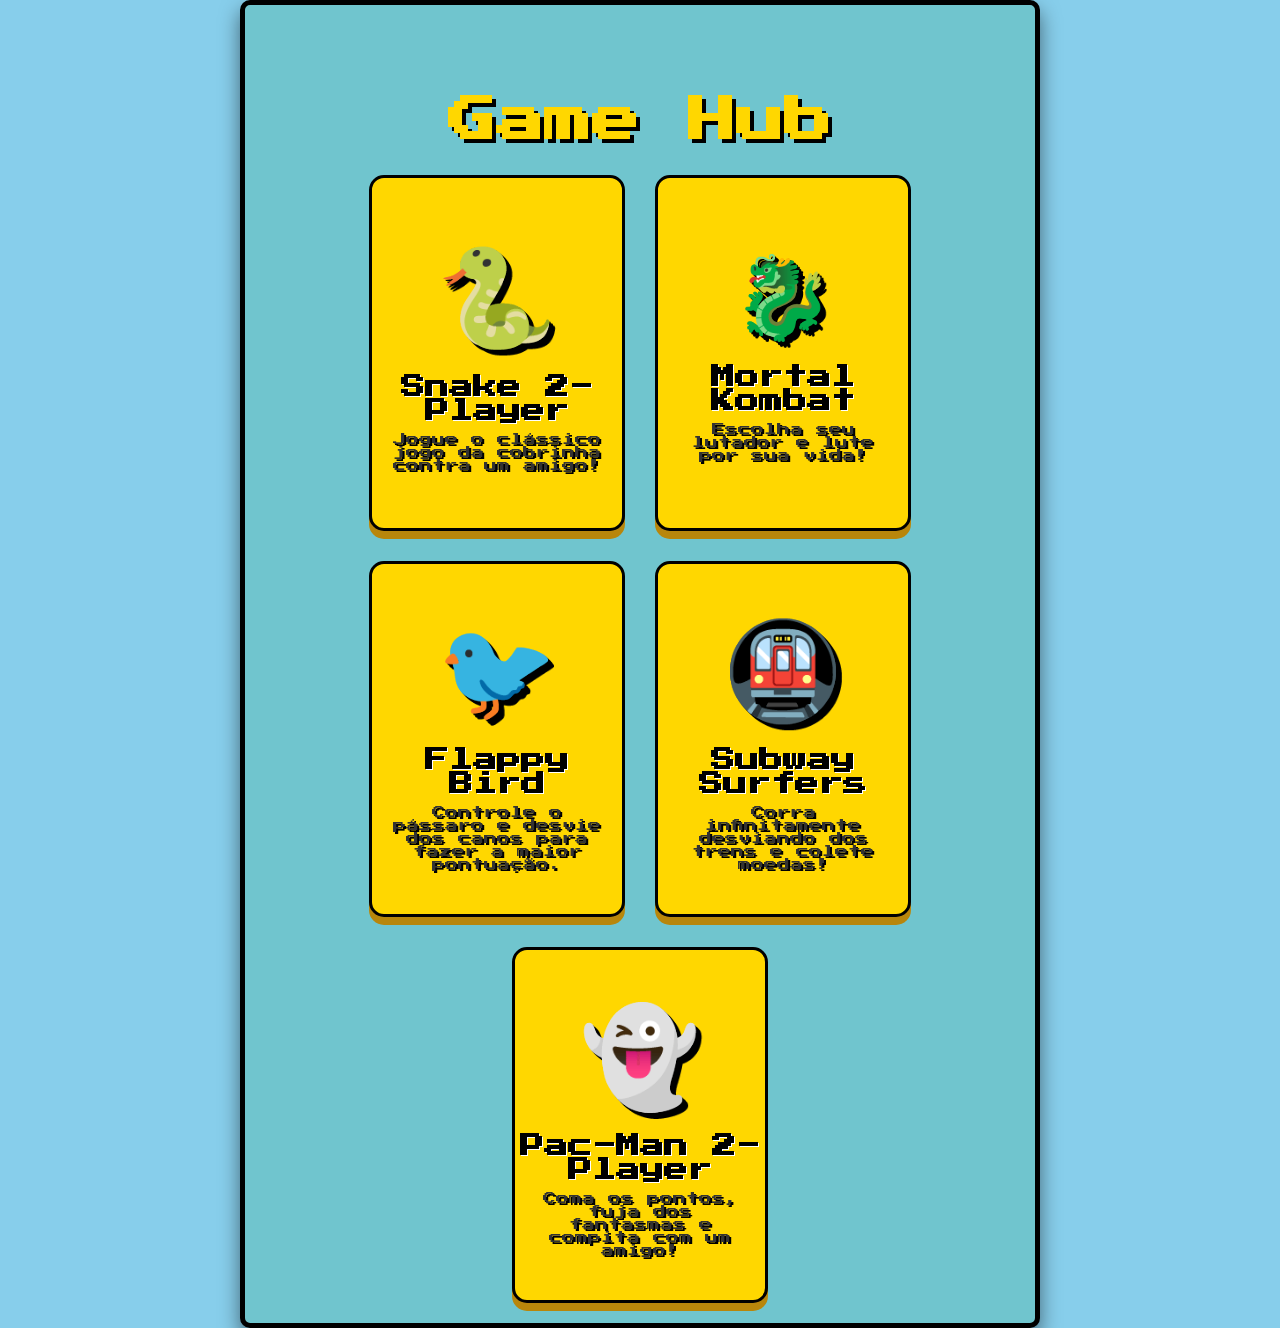
==== index.html @ f65c591d "Rename game_hub.html to index.html" ====
<!DOCTYPE html>
<html lang="pt-br">
<head>
    <meta charset="UTF-8">
    <meta name="viewport" content="width=device-width, initial-scale=1.0">
    <title>Game Hub</title>
    <link rel="stylesheet" href="game_hub.css">
</head>
<body>
    <div class="main-container">
        <div id="hub-page">
            <h1>Game Hub</h1>
            <div class="games-container">
                <a href="../snake/snake.html" class="game-card">
                    <span class="game-icon">🐍</span>
                    <h2>Snake 2-Player</h2>
                    <p>Jogue o clássico jogo da cobrinha contra um amigo!</p>
                </a>
                <a href="../luta/luta.html" class="game-card">
                    <span class="game-icon mortal-kombat">🐉</span>
                    <h2>Mortal Kombat</h2>
                    <p>Escolha seu lutador e lute por sua vida!</p>
                </a>
                <a href="../flap/flap.html" class="game-card">
                    <span class="game-icon">🐦</span>
                    <h2>Flappy Bird</h2>
                    <p>Controle o pássaro e desvie dos canos para fazer a maior pontuação.</p>
                </a>
                <a href="../subway/subway.html" class="game-card">
                    <span class="game-icon">🚇</span>
                    <h2>Subway Surfers</h2>
                    <p>Corra infinitamente desviando dos trens e colete moedas!</p>
                </a>
                
                <a href="../pacman/pacman.html" class="game-card">
                    <span class="game-icon">👻</span>
                    <h2>Pac-Man 2-Player</h2>
                    <p>Coma os pontos, fuja dos fantasmas e compita com um amigo!</p>
                </a>
                
            </div>
        </div>
    </div>
</body>
</html>
---- game_hub.css ----
@import url('https://fonts.googleapis.com/css2?family=Press+Start+2P&display=swap');

body {
    font-family: 'Press Start 2P', cursive;
    background-color: #87CEEB;
    display: flex;
    justify-content: center;
    align-items: center;
    min-height: 100vh;
    margin: 0;
    overflow: auto;
    flex-direction: column;
    color: #fff;
    text-shadow: 2px 2px 0 #000;
}

.main-container {
    position: relative;
    max-width: 800px;
    width: 90%;
    background-color: #70c5ce;
    border: 5px solid #000;
    border-radius: 10px;
    box-shadow: 0 10px 20px rgba(0, 0, 0, 0.5);
    padding: 60px 20px 20px; /* Aumentado padding-top para o título */
    box-sizing: border-box;
    display: flex;
    flex-direction: column;
    justify-content: center;
    align-items: center;
}

#hub-page {
    position: relative;
    width: 100%;
    display: flex;
    flex-direction: column;
    align-items: center;
}

#hub-page h1 {
    font-size: 3em;
    color: #FFD700;
    text-shadow: 4px 4px 0 #000;
    margin-bottom: 30px;
    text-align: center;
}

.games-container {
    display: flex;
    flex-wrap: wrap;
    justify-content: center;
    gap: 30px;
    width: 100%;
}

@media (max-width: 768px) {
    #hub-page h1 {
        font-size: 2em;
    }
    .games-container {
        flex-direction: column;
        align-items: center;
    }
}

.game-card {
    font-family: 'Press Start 2P', cursive;
    width: 250px;
    height: 350px;
    background-color: #FFD700;
    border-radius: 15px;
    border: 3px solid #000;
    box-shadow: 0 8px 0 #b8860b;
    display: flex;
    flex-direction: column;
    justify-content: center;
    align-items: center;
    text-align: center;
    cursor: pointer;
    transition: transform 0.2s, box-shadow 0.2s;
    text-decoration: none;
    color: inherit;
}

.game-card:hover {
    transform: translateY(-5px);
    box-shadow: 0 12px 0 #b8860b;
}

.game-card:active {
    transform: translateY(3px);
    box-shadow: 0 4px 0 #b8860b;
}

.game-card h2 {
    font-size: 1.5em;
    color: #000;
    text-shadow: 1px 1px 0 #fff;
    margin: 10px 0;
}

.game-card p {
    font-size: 0.8em;
    color: #333;
    padding: 0 15px;
    margin: 0;
}

.game-icon {
    font-size: 6em;
    color: #228B22;
    margin-bottom: 10px;
    -webkit-text-stroke: 2px #000;
    filter: drop-shadow(4px 4px 0 #000);
}

.game-icon.mortal-kombat {
    font-size: 5em;
    color: #8B0000;
    -webkit-text-stroke: 2px #FFD700;
    filter: drop-shadow(4px 4px 0 #000);
}
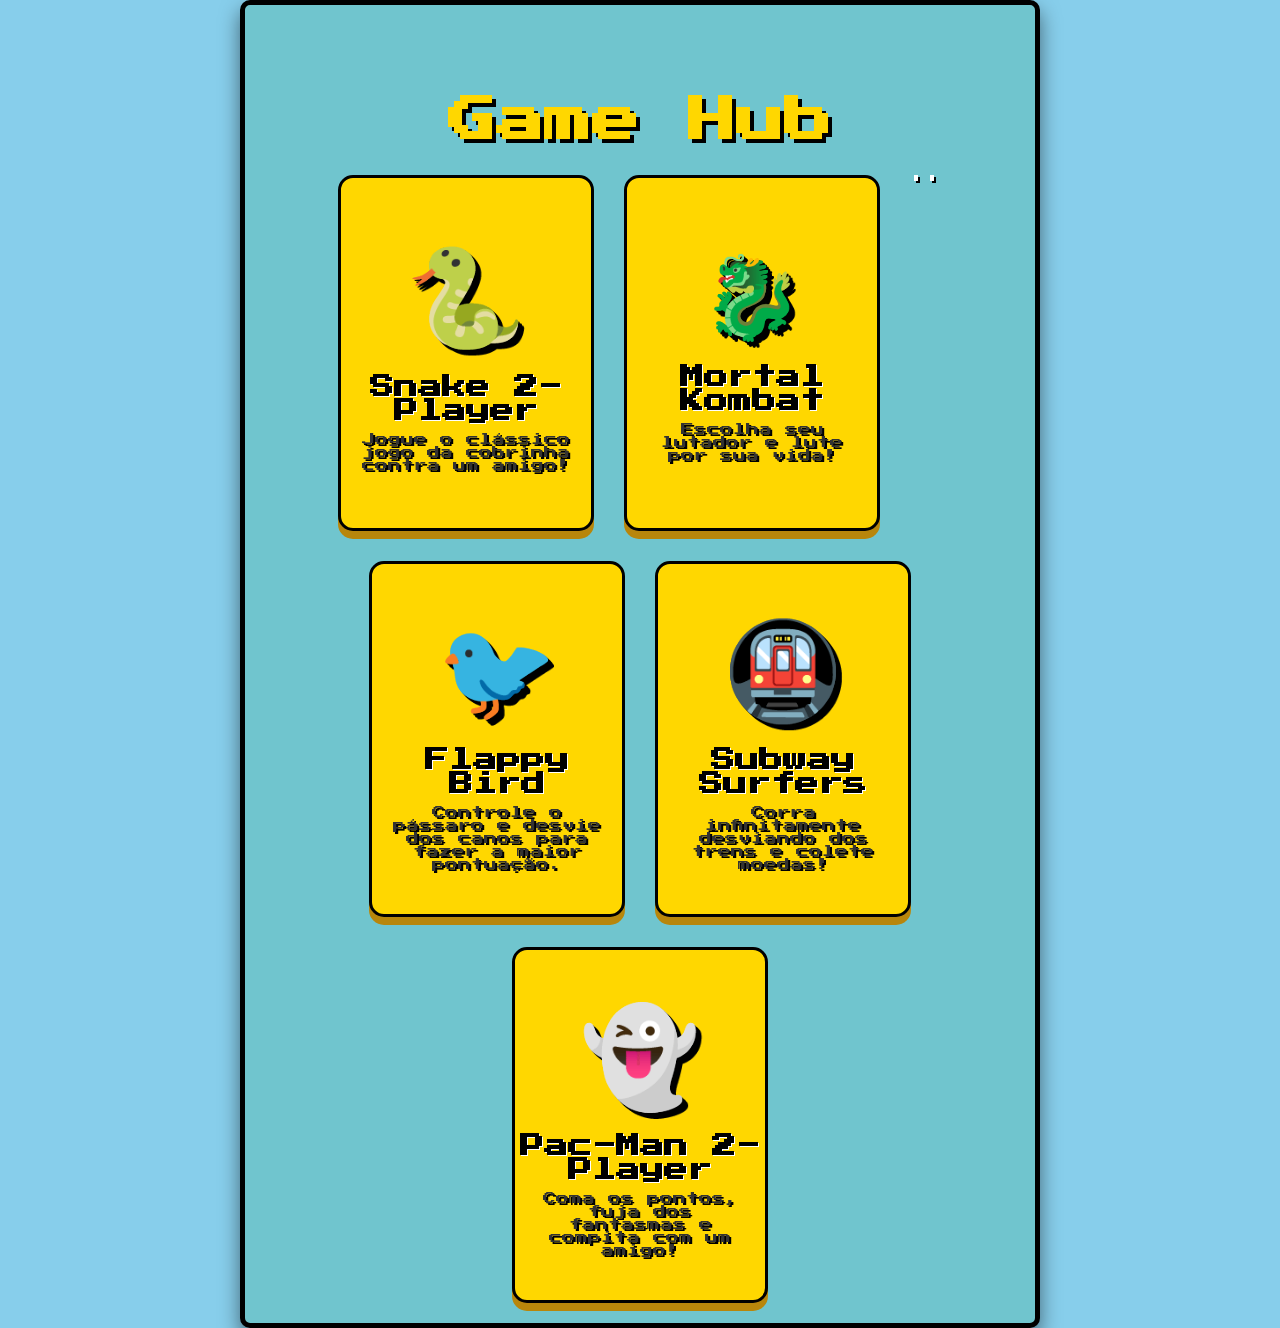
==== commit be2ebe11: "feat: update images" ====
--- a/index.html
+++ b/index.html
@@ -20,7 +20,7 @@
                     <span class="game-icon mortal-kombat">🐉</span>
                     <h2>Mortal Kombat</h2>
                     <p>Escolha seu lutador e lute por sua vida!</p>
-                </a>
+                </a>''
                 <a href="../flap/flap.html" class="game-card">
                     <span class="game-icon">🐦</span>
                     <h2>Flappy Bird</h2>
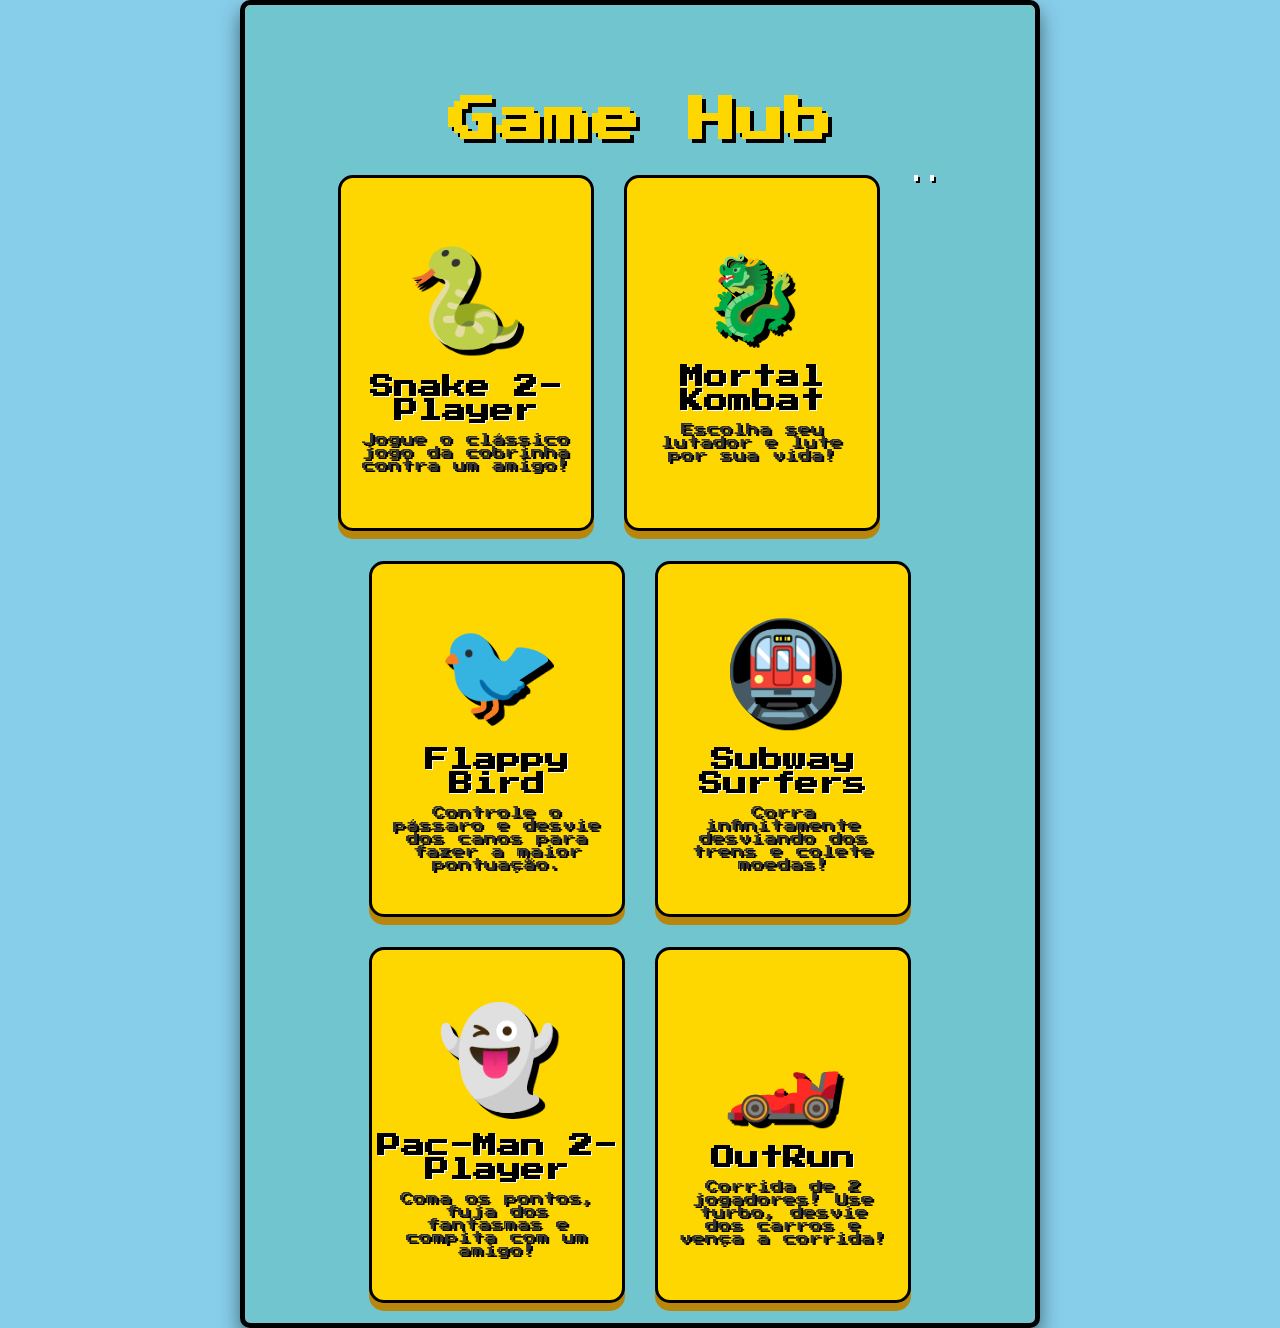
==== commit 93943b5e: "feat: add corrida.html in hub" ====
--- a/index.html
+++ b/index.html
@@ -38,6 +38,11 @@
                     <p>Coma os pontos, fuja dos fantasmas e compita com um amigo!</p>
                 </a>
                 
+                <a href="../corrida/corrida.html" class="game-card">
+                    <span class="game-icon">🏎️</span>
+                    <h2>OutRun</h2>
+                    <p>Corrida de 2 jogadores! Use turbo, desvie dos carros e vença a corrida!</p>
+                </a>
             </div>
         </div>
     </div>
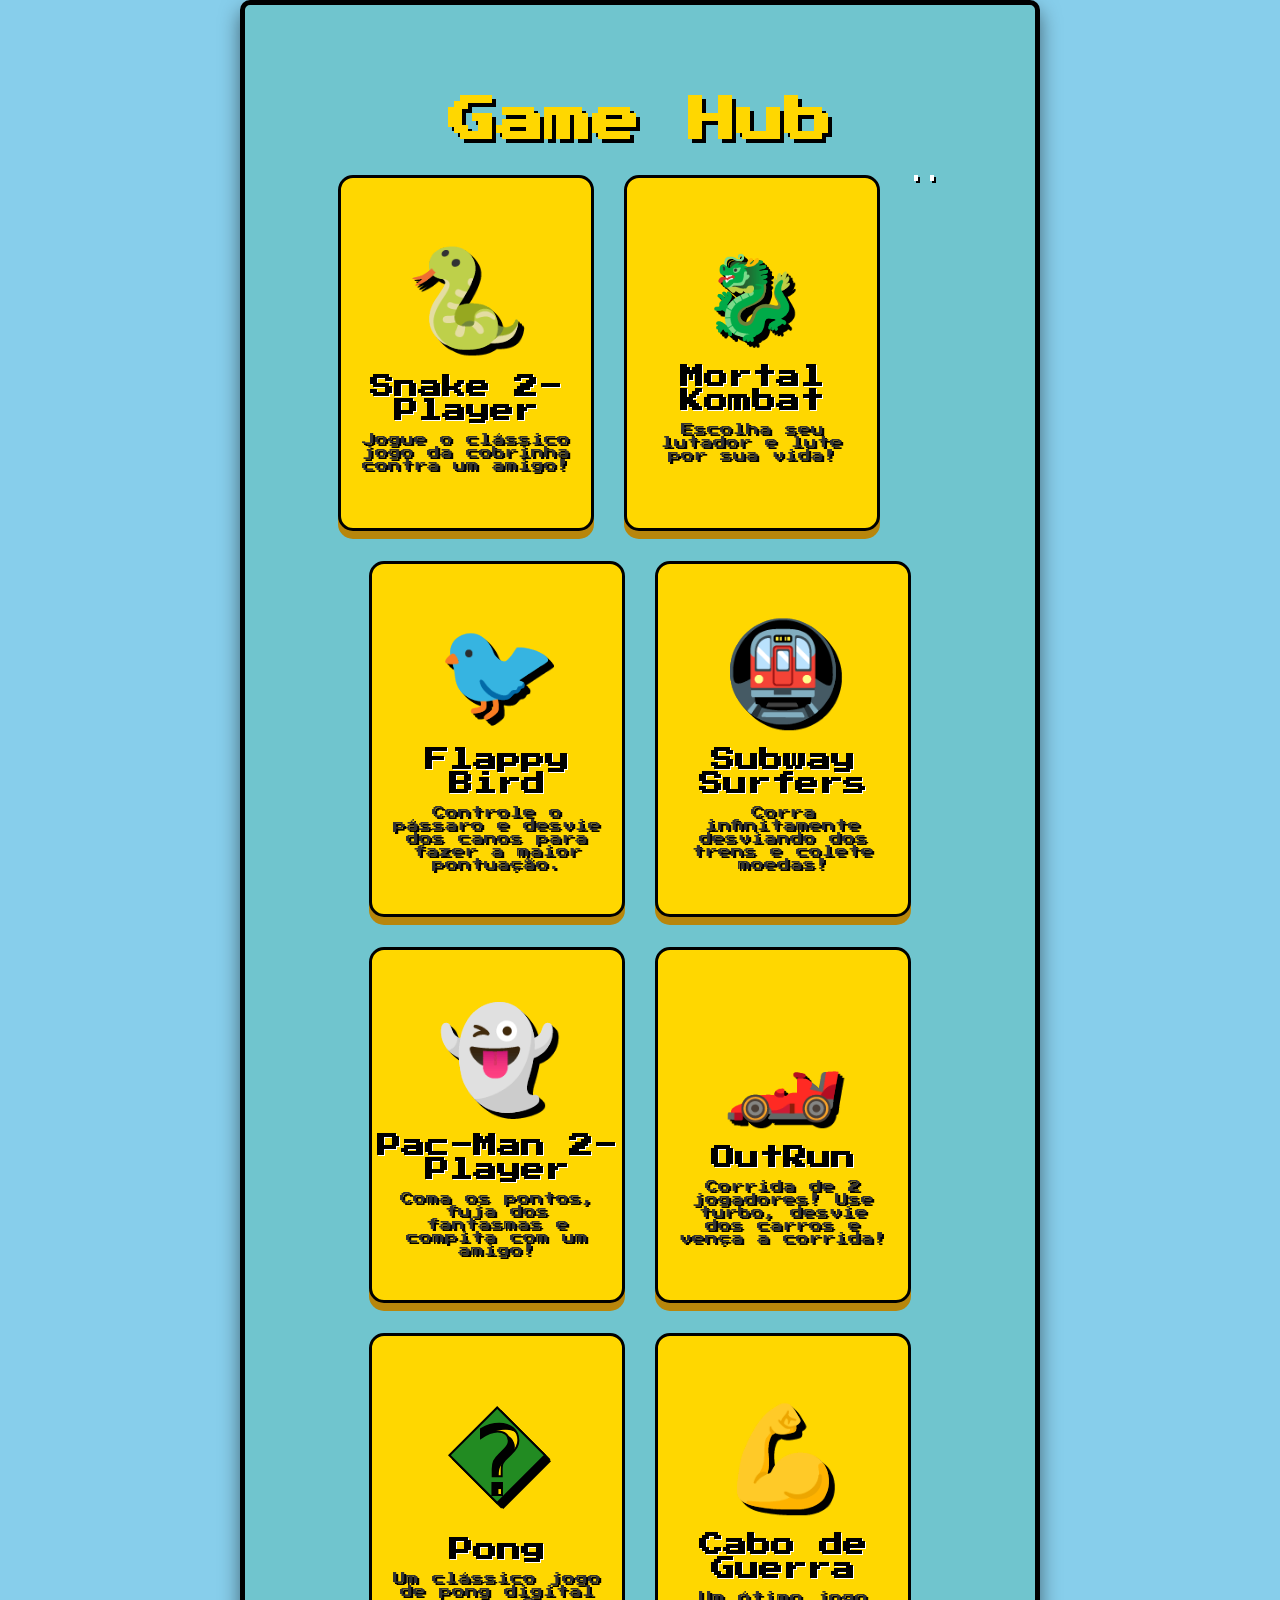
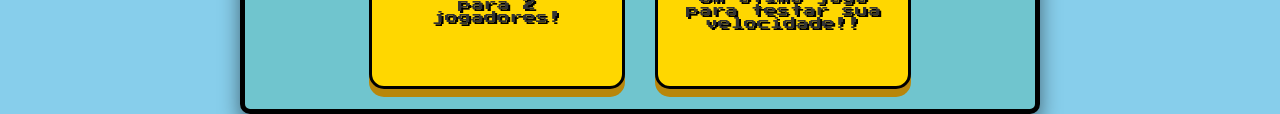
==== commit b8f65586: "feat: add cabodeguerra and pong game" ====
--- a/index.html
+++ b/index.html
@@ -43,6 +43,18 @@
                     <h2>OutRun</h2>
                     <p>Corrida de 2 jogadores! Use turbo, desvie dos carros e vença a corrida!</p>
                 </a>
+
+                <a href="../pong/pong.html" class="game-card">
+                    <span class="game-icon">�</span>
+                    <h2>Pong</h2>
+                    <p>Um clássico jogo de pong digital para 2 jogadores!</p>
+                </a>
+
+                <a href="../cabodeguerra/cabodeguerra.html" class="game-card">
+                    <span class="game-icon">💪</span>
+                    <h2>Cabo de Guerra</h2>
+                    <p>Um ótimo jogo para testar sua velocidade!!</p>
+                </a>
             </div>
         </div>
     </div>
